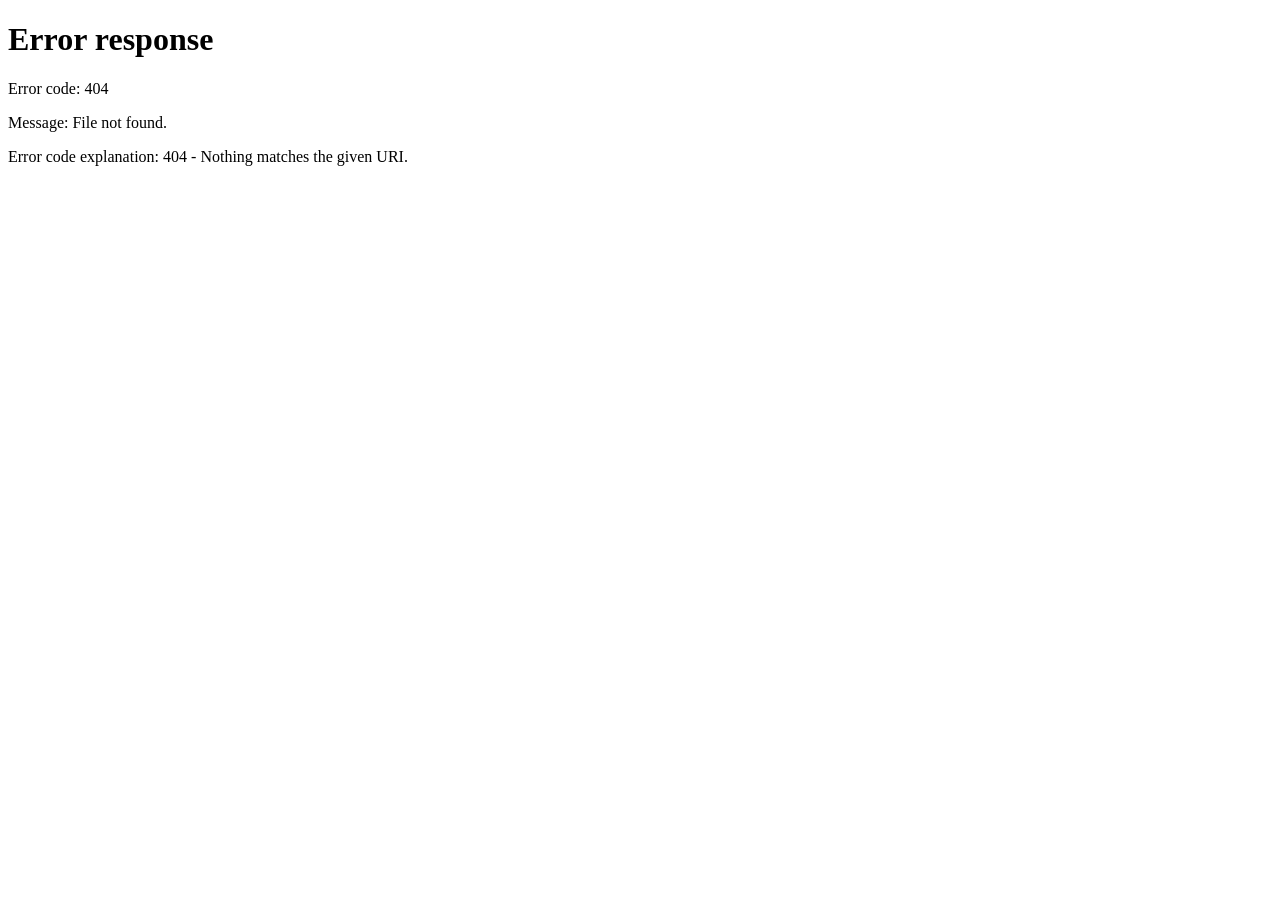
==== index.html @ 6fa29737 "Add GitHub Pages entry redirect" ====
<!DOCTYPE html>
<html lang="zh-Hant">
<head>
  <meta charset="UTF-8">
  <meta name="viewport" content="width=device-width, initial-scale=1.0">
  <meta http-equiv="refresh" content="0; url=./tetris-game/">
  <title>靽??舀憛?Tetris</title>
  <script>
    location.replace('./tetris-game/');
  </script>
</head>
<body>
  <p>甇?????嚗瘝??芸?頝唾?嚗?<a href="./tetris-game/">暺迨?脣</a>??/p>
</body>
</html>
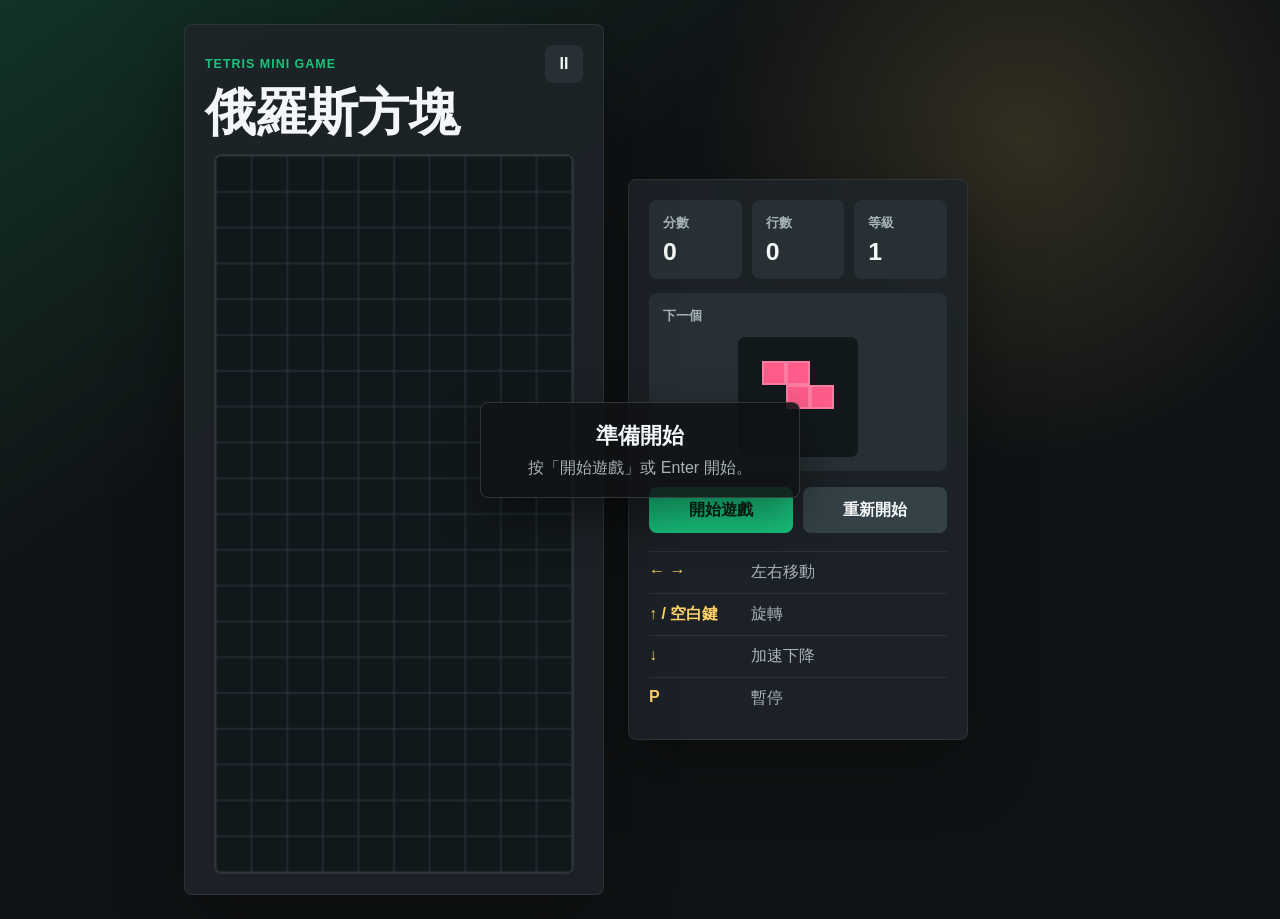
==== commit 2cb5c99a: "Fix homepage Chinese text encoding" ====
--- a/index.html
+++ b/index.html
@@ -4,12 +4,12 @@
   <meta charset="UTF-8">
   <meta name="viewport" content="width=device-width, initial-scale=1.0">
   <meta http-equiv="refresh" content="0; url=./tetris-game/">
-  <title>靽??舀憛?Tetris</title>
+  <title>俄羅斯方塊 Tetris</title>
   <script>
     location.replace('./tetris-game/');
   </script>
 </head>
 <body>
-  <p>甇?????嚗瘝??芸?頝唾?嚗?<a href="./tetris-game/">暺迨?脣</a>??/p>
+  <p>正在前往遊戲頁面，若沒有自動跳轉，請<a href="./tetris-game/">點此進入</a>。</p>
 </body>
 </html>
